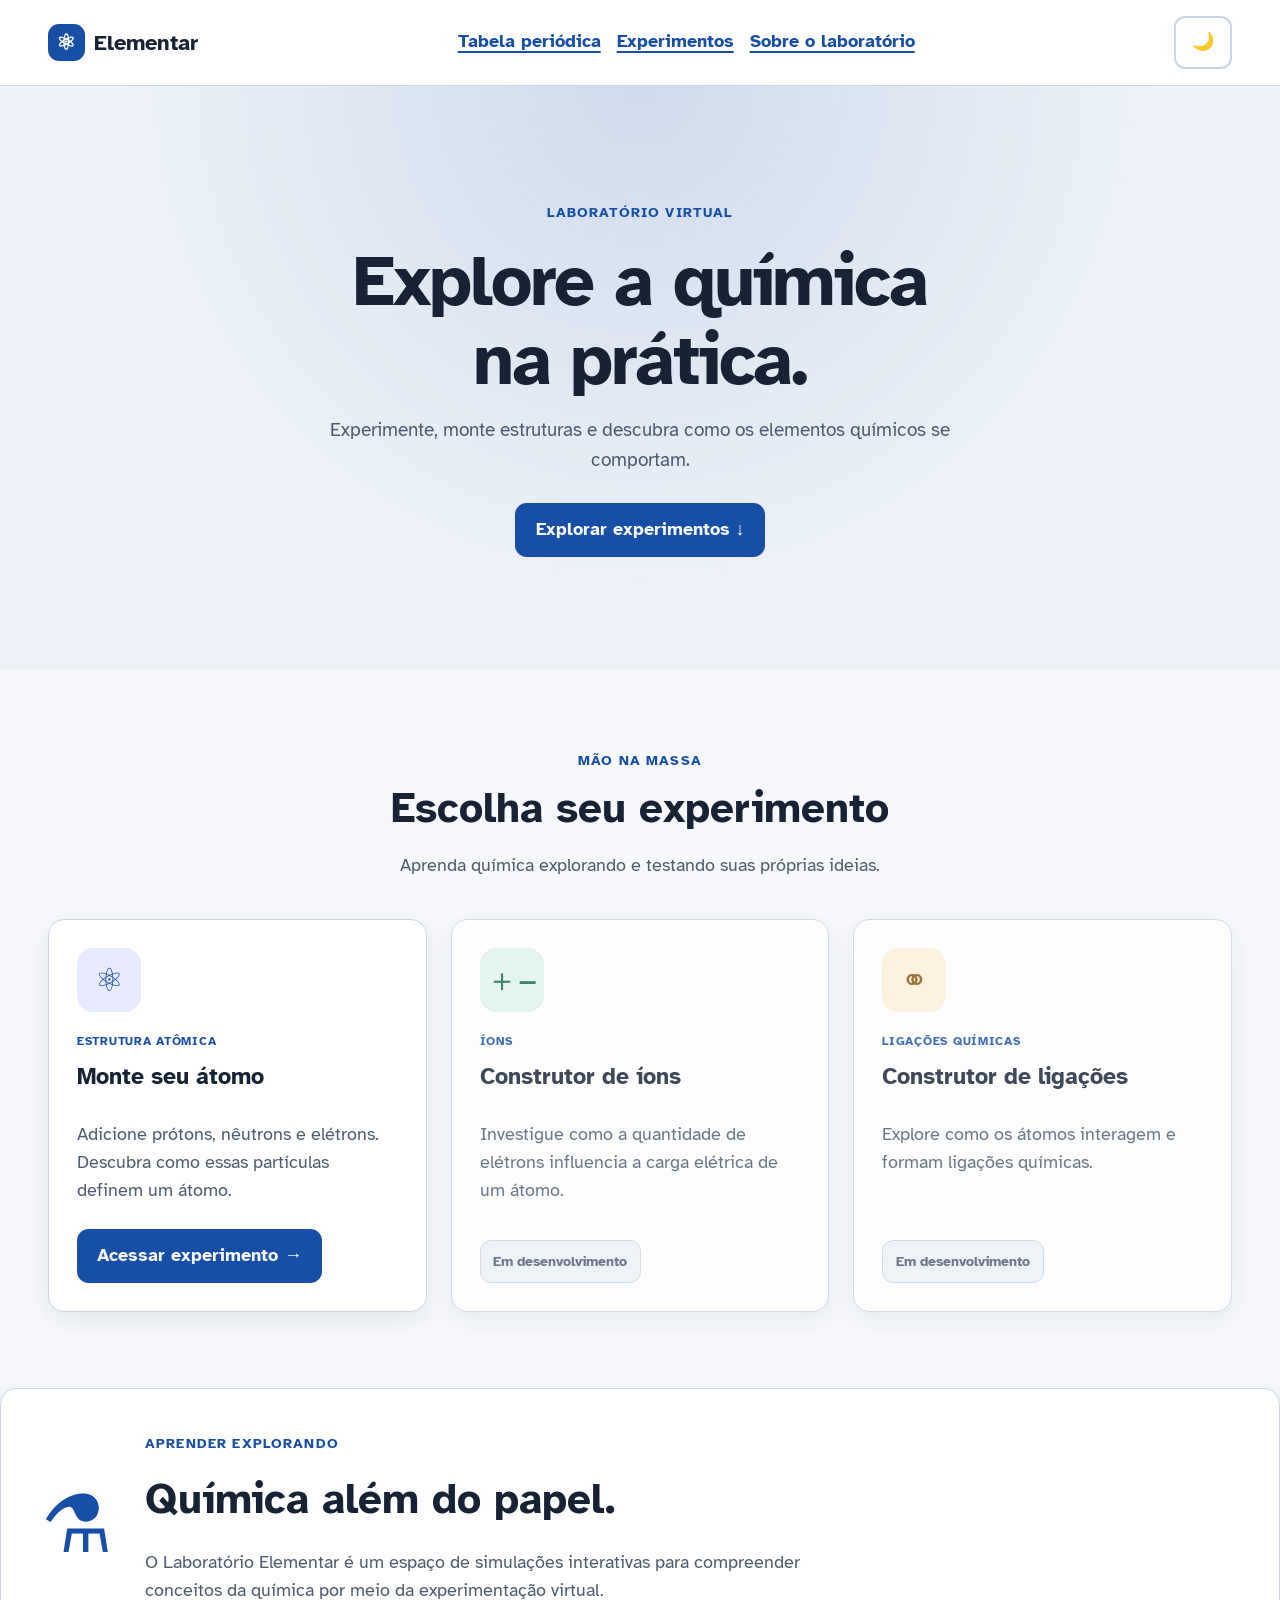
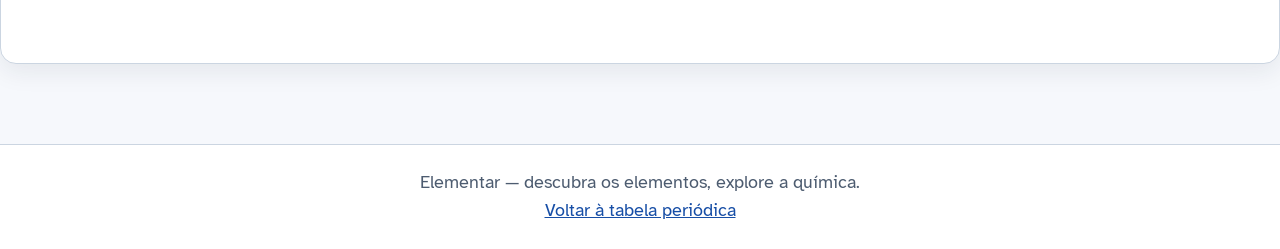
==== SiteElementar/laboratorio/labmenu.html @ 998ff5cf "Add files via upload" ====
<!DOCTYPE html>
<html lang="pt-BR">

<head>
    <meta charset="UTF-8">
    <meta name="viewport" content="width=device-width, initial-scale=1.0">

    <title>Laboratório | Elementar</title>

    <link rel="preconnect" href="https://fonts.googleapis.com">
    <link rel="preconnect" href="https://fonts.gstatic.com" crossorigin>

    <link
        href="https://fonts.googleapis.com/css2?family=Atkinson+Hyperlegible:wght@400;700&family=Nunito:wght@400;600;700;800;900&display=swap"
        rel="stylesheet">

    <link rel="stylesheet" href="../style.css">
    <link rel="stylesheet" href="labmenu.css">
    <script src="labmenu.js" defer></script>
</head>

<body>
    <header class="site-header">
        <a href="../index.html" class="brand">
            <span class="brand-mark" aria-hidden="true">⚛</span>
            <span>Elementar</span>
        </a>

        <nav class="main-nav">
            <a href="../index.html">Tabela periódica</a>
            <a href="#experimentos">Experimentos</a>
            <a href="#sobre-lab">Sobre o laboratório</a>
        </nav>

        <button
  id="themeToggle"
  class="button button-secondary"
  type="button"
  aria-label="Alternar tema"
  aria-pressed="false"
>
  🌙
</button>
    </header>

    <main>
        <section class="hero">
            <span class="eyebrow">LABORATÓRIO VIRTUAL</span>

            <h1>Explore a química<br>na prática.</h1>

            <p>
                Experimente, monte estruturas e descubra como
                os elementos químicos se comportam.
            </p>

            <a href="#experimentos" class="primary-button">
                Explorar experimentos ↓
            </a>
        </section>

        <section id="experimentos" class="experiments-section">
            <div class="section-heading">
                <span class="eyebrow">MÃO NA MASSA</span>
                <h2>Escolha seu experimento</h2>
                <p>
                    Aprenda química explorando e testando suas próprias ideias.
                </p>
            </div>

            <div class="experiment-grid">
                <article class="experiment-card">
                    <div class="experiment-icon atom-icon">⚛</div>

                    <span class="experiment-tag">ESTRUTURA ATÔMICA</span>

                    <h3>Monte seu átomo</h3>

                    <p>
                        Adicione prótons, nêutrons e elétrons.
                        Descubra como essas partículas definem um átomo.
                    </p>

                    <a href="exp_atomo/atomo.html" class="card-button">
                        Acessar experimento →
                    </a>
                </article>

                <article class="experiment-card coming-soon">
                    <div class="experiment-icon ion-icon">＋−</div>

                    <span class="experiment-tag">ÍONS</span>

                    <h3>Construtor de íons</h3>

                    <p>
                        Investigue como a quantidade de elétrons
                        influencia a carga elétrica de um átomo.
                    </p>

                    <span class="coming-label">Em desenvolvimento</span>
                </article>

                <article class="experiment-card coming-soon">
                    <div class="experiment-icon bond-icon">⚭</div>

                    <span class="experiment-tag">LIGAÇÕES QUÍMICAS</span>

                    <h3>Construtor de ligações</h3>

                    <p>
                        Explore como os átomos interagem e formam
                        ligações químicas.
                    </p>

                    <span class="coming-label">Em desenvolvimento</span>
                </article>
            </div>
        </section>

        <section id="sobre-lab" class="about-lab">
            <div class="about-symbol">⚗</div>

            <div>
                <span class="eyebrow">APRENDER EXPLORANDO</span>
                <h2>Química além do papel.</h2>

                <p>
                    O Laboratório Elementar é um espaço de simulações
                    interativas para compreender conceitos da química
                    por meio da experimentação virtual.
                </p>
            </div>
        </section>
    </main>

    <footer class="site-footer">
        <p>Elementar — descubra os elementos, explore a química.</p>
        <a href="../index.html">Voltar à tabela periódica</a>
    </footer>
</body>

</html>
---- SiteElementar/style.css ----
:root {
  color-scheme: light;

  --page: #f6f8fc;
  --surface: #ffffff;
  --surface-soft: #edf2f8;

  --text: #172235;
  --muted: #4d5c70;

  --border: #cbd5e1;
  --accent: #174ea6;
  --accent-hover: #103b80;
  --focus: #ffb000;

  --shadow: 0 8px 24px rgba(23, 34, 53, 0.08);
}

/* TEMA ESCURO */

:root[data-theme="dark"] {
  color-scheme: dark;

  --page: #111827;
  --surface: #1b2638;
  --surface-soft: #263449;

  --text: #f3f6fb;
  --muted: #c1ccdc;

  --border: #526176;
  --accent: #9fc3ff;
  --accent-hover: #c1d7ff;
  --focus: #ffd166;

  --shadow: 0 8px 24px rgba(0, 0, 0, 0.22);
}

/* CONFIGURAÇÕES GERAIS */

* {
  box-sizing: border-box;
}

html {
  scroll-behavior: smooth;
}

body {
  margin: 0;

  background: var(--page);
  color: var(--text);

  font-family:
    "Atkinson Hyperlegible",
    "Nunito",
    sans-serif;

  font-size: 18px;
  line-height: 1.55;
}

a {
  color: var(--accent);
}

/* FOCO PARA NAVEGAÇÃO PELO TECLADO */

a:focus-visible,
button:focus-visible,
input:focus-visible {
  outline: 4px solid var(--focus);
  outline-offset: 3px;
}

/* LINK PARA PULAR DIRETO AO CONTEÚDO */

.skip-link {
  position: absolute;
  top: -100px;
  left: 1rem;
  z-index: 10;

  padding: 0.75rem 1rem;

  background: var(--surface);
  color: var(--text);

  border: 2px solid var(--accent);
  border-radius: 0.5rem;
}

.skip-link:focus {
  top: 1rem;
}

/* CABEÇALHO */

.site-header {
  display: flex;
  align-items: center;
  justify-content: space-between;
  flex-wrap: wrap;
  gap: 1rem;

  padding: 1rem clamp(1rem, 4vw, 3rem);

  background: var(--surface);
  border-bottom: 1px solid var(--border);
}

.brand {
  display: inline-flex;
  align-items: center;
  gap: 0.6rem;

  color: var(--text);
  text-decoration: none;

  font-weight: 800;
  font-size: 1.35rem;
}

.brand-mark {
  display: grid;
  place-items: center;

  width: 2.3rem;
  height: 2.3rem;

  border-radius: 0.7rem;

  background: var(--accent);
  color: var(--page);

  font-weight: 800;
}

.main-nav {
  display: flex;
  flex-wrap: wrap;
  gap: 1rem;
}

.main-nav a {
  font-weight: 700;
  text-decoration-thickness: 2px;
  text-underline-offset: 4px;
}

/* BOTÕES */

.button {
  display: inline-flex;
  align-items: center;
  justify-content: center;
  gap: 0.4rem;

  min-height: 44px;
  padding: 0.65rem 1rem;

  border: 2px solid transparent;
  border-radius: 0.7rem;

  font: inherit;
  font-weight: 700;

  cursor: pointer;
  text-decoration: none;
}

.button-primary {
  background: var(--accent);
  color: var(--page);
}

.button-primary:hover {
  background: var(--accent-hover);
}

.button-secondary {
  background: var(--surface);
  color: var(--text);
  border-color: var(--border);
}

.button-secondary:hover {
  background: var(--surface-soft);
}

/* SEÇÃO INICIAL */

.hero {
  padding: clamp(2.5rem, 7vw, 5.5rem)
    clamp(1rem, 7vw, 6rem);

  background: var(--surface-soft);
}

.hero > * {
  max-width: 760px;
}

.hero h1 {
  margin: 0.2rem 0 1rem;

  font-size: clamp(2.2rem, 5vw, 4rem);
  line-height: 1.12;
  letter-spacing: -0.03em;
}

.hero p:not(.eyebrow) {
  color: var(--muted);
  font-size: 1.2rem;
}

/* SEÇÕES */

.section {
  max-width: 1500px;
  margin: auto;

  padding: clamp(2rem, 5vw, 4rem)
    clamp(1rem, 4vw, 3rem);
}

.section-heading h2,
.about-section h2 {
  margin: 0;

  font-size: clamp(1.8rem, 3vw, 2.6rem);
  line-height: 1.2;
}

.section-heading p:not(.eyebrow) {
  color: var(--muted);
}

.eyebrow {
  margin: 0 0 0.4rem;

  color: var(--accent);

  font-size: 0.9rem;
  font-weight: 800;
  text-transform: uppercase;
  letter-spacing: 0.08em;
}

/* CAMPO DE BUSCA */

.search-row {
  margin: 1.5rem 0;
}

.search-label {
  display: block;
  margin-bottom: 0.5rem;

  font-weight: 700;
}

.search-controls {
  display: flex;
  gap: 0.75rem;
  max-width: 760px;
}

input[type="search"] {
  flex: 1;
  min-width: 0;
  min-height: 48px;

  padding: 0.7rem 0.9rem;

  border: 2px solid var(--border);
  border-radius: 0.7rem;

  background: var(--surface);
  color: var(--text);

  font: inherit;
}

/* FILTROS */

.legend {
  display: flex;
  flex-wrap: wrap;
  gap: 0.6rem;

  margin: 1.25rem 0;
}

.filter-button {
  display: inline-flex;
  align-items: center;
  gap: 0.45rem;

  min-height: 44px;
  padding: 0.5rem 0.8rem;

  border: 2px solid var(--border);
  border-radius: 999px;

  background: var(--surface);
  color: var(--text);

  font: inherit;
  font-size: 0.95rem;
  font-weight: 700;

  cursor: pointer;
}

.filter-button[aria-pressed="true"] {
  border-color: var(--accent);
  background: var(--surface-soft);

  box-shadow: inset 0 0 0 1px var(--accent);
}

.legend-dot {
  width: 0.85rem;
  height: 0.85rem;

  border-radius: 50%;
  border: 1px solid rgba(0, 0, 0, 0.18);
}

/* MENSAGEM DE RESULTADOS */

.status-text {
  min-height: 1.5em;

  color: var(--muted);
  font-weight: 700;
}

/* ÁREA DA TABELA E DO PAINEL */

.table-layout {
  display: grid;
  grid-template-columns: minmax(0, 1fr) minmax(260px, 330px);

  gap: 1.25rem;
  align-items: start;
}

/* TABELA PERIÓDICA */

.periodic-table {
  display: grid;
  grid-template-columns: repeat(18, minmax(42px, 1fr));

  gap: 0.35rem;

  overflow-x: auto;
  padding: 0.25rem 0.15rem 1rem;
}

.element-card {
  position: relative;

  display: flex;
  flex-direction: column;
  align-items: center;
  justify-content: center;

  min-width: 42px;
  min-height: 82px;

  padding: 0.35rem 0.15rem;

  border: 2px solid var(--border);
  border-radius: 0.55rem;

  background: var(--surface);
  color: var(--text);

  cursor: pointer;

  font-family: inherit;
  text-align: center;

  transition:
    transform 0.12s ease,
    border-color 0.12s ease;
}

.element-card:hover {
  transform: translateY(-2px);
  border-color: var(--accent);
}

.element-card[aria-pressed="true"] {
  outline: 3px solid var(--accent);
  outline-offset: 1px;
}

.element-card .atomic-number {
  align-self: flex-start;

  font-size: 0.7rem;
  line-height: 1;

  color: var(--muted);
}

.element-card .symbol {
  font-size: 1.45rem;
  line-height: 1.2;
  font-weight: 800;
}

.element-card .element-name {
  font-size: 0.65rem;
  line-height: 1.1;

  overflow-wrap: anywhere;
}

.element-card.is-dimmed {
  opacity: 0.28;
}

.element-card.is-match {
  border-color: var(--accent);
  box-shadow: 0 0 0 2px var(--accent);
}

/* CORES DOS GRUPOS */

.alkali {
  --family-color: #e58a4b;
}

.alkaline {
  --family-color: #e6b84f;
}

.metalloid {
  --family-color: #8c9ee8;
}

.nonmetal {
  --family-color: #65b98a;
}

.halogen {
  --family-color: #58b8d0;
}

.noble {
  --family-color: #b18bdc;
}

.other {
  --family-color: #9aa9ba;
}

/* Cores mais visíveis nos elementos */
.element-card {
  background: color-mix(
    in srgb,
    var(--family-color, var(--surface)) 65%,
    var(--surface)
  );
}

.legend-dot {
  background: var(--family-color, var(--border));
}

/* PAINEL DE INFORMAÇÕES */

.details-panel {
  position: sticky;
  top: 1rem;

  padding: 1.25rem;

  border: 2px solid var(--border);
  border-radius: 1rem;

  background: var(--surface);
  box-shadow: var(--shadow);
}

.empty-detail {
  color: var(--muted);
  text-align: center;
}

.detail-symbol {
  display: inline-grid;
  place-items: center;

  width: 4rem;
  height: 4rem;

  border-radius: 0.8rem;

  background: var(--surface-soft);
  color: var(--accent);

  font-size: 2rem;
  font-weight: 800;
}

.detail-top {
  display: flex;
  align-items: center;
  gap: 1rem;
}

.detail-top h3 {
  margin: 0;
  font-size: 1.5rem;
}

.detail-top p {
  margin: 0.2rem 0 0;
  color: var(--muted);
}

.detail-facts {
  padding-left: 1.25rem;
}

.detail-facts li {
  margin: 0.5rem 0;
}

.detail-actions {
  display: flex;
  flex-wrap: wrap;
  gap: 0.6rem;

  margin-top: 1rem;
}

.small-note {
  color: var(--muted);
  font-size: 0.95rem;
}

/* SOBRE E RODAPÉ */

.about-section {
  border-top: 1px solid var(--border);
}

.about-section p {
  max-width: 850px;
}

.site-footer {
  padding: 1.5rem;

  border-top: 1px solid var(--border);

  text-align: center;
  color: var(--muted);

  background: var(--surface);
}

.site-footer p {
  margin: 0;
}

/* TABLET */

@media (max-width: 1050px) {
  .table-layout {
    grid-template-columns: 1fr;
  }

  .details-panel {
    position: static;
  }

  .periodic-table {
    grid-template-columns: repeat(18, minmax(48px, 1fr));
  }
}

/* CELULAR */

@media (max-width: 600px) {
  body {
    font-size: 17px;
  }

  .site-header {
    align-items: flex-start;
  }

  .main-nav {
    order: 3;
    width: 100%;
  }

  .search-controls {
    flex-direction: column;
  }

  .periodic-table {
    grid-template-columns: repeat(18, 54px);
  }
}

/* RESPEITA QUEM PREFERE MENOS ANIMAÇÕES */

@media (prefers-reduced-motion: reduce) {
  *,
  *::before,
  *::after {
    scroll-behavior: auto !important;
    transition: none !important;
  }
}


/* DESTAQUE DO CARD DE DETALHES */

.details-panel {
  border-radius: 1rem;
  box-shadow: var(--shadow);
}

.detail-top {
  align-items: center;
  padding-bottom: 1rem;
  border-bottom: 1px solid var(--border);
}

.detail-symbol {
  flex-shrink: 0;
  border: 2px solid var(--border);
  background: color-mix(
    in srgb,
    var(--family-color, var(--surface-soft)) 55%,
    var(--surface)
  );
  color: var(--text);
}

.detail-facts {
  margin: 1rem 0;
  padding-left: 1.25rem;
}

.detail-facts li {
  margin: 0.75rem 0;
  line-height: 1.5;
}

.detail-facts strong {
  color: var(--accent);
}

.detail-actions .button {
  flex: 1;
}


/* NOVAS FAMÍLIAS VISUAIS */

.transition {
  --family-color: #22b85a;
}

.post-transition {
  --family-color: #ad55d9;
}

.lanthanide {
  --family-color: #0875e1;
}

.actinide {
  --family-color: #3998e8;
}

/* Aplicar a cor ao painel de detalhes */
.detail-symbol.transition,
.detail-symbol.post-transition,
.detail-symbol.lanthanide,
.detail-symbol.actinide {
  background: color-mix(
    in srgb,
    var(--family-color) 55%,
    var(--surface)
  );
}

/* AÇÕES DO PAINEL DE DETALHES */

.detail-actions {
  display: flex;
  flex-direction: column;
  gap: 0.65rem;
}

.detail-actions .button {
  width: 100%;
  flex: none;
  text-align: center;
}

/* =================================
   PAINEL DE ACESSIBILIDADE
================================= */

.accessibility-menu {
  position: relative;
  z-index: 20;
}

/* Painel flutuante */

.accessibility-panel {
  position: absolute;
  top: calc(100% + 0.75rem);
  right: 0;

  width: min(360px, calc(100vw - 2rem));
  max-height: min(75vh, 680px);
  overflow-y: auto;

  padding: 1.25rem;

  background: var(--surface);
  color: var(--text);

  border: 2px solid var(--border);
  border-radius: 1rem;

  box-shadow: var(--shadow);
}

/* Garante que o atributo hidden funcione */

.accessibility-panel[hidden] {
  display: none;
}

/* Cabeçalho do painel */

.accessibility-header {
  display: flex;
  align-items: center;
  justify-content: space-between;
  gap: 1rem;

  padding-bottom: 0.8rem;
  border-bottom: 1px solid var(--border);
}

.accessibility-header h2 {
  margin: 0;

  font-size: 1.35rem;
  line-height: 1.2;
}

.accessibility-header button {
  min-width: 44px;
  min-height: 44px;

  padding: 0.4rem;
}

/* Cada opção */

.accessibility-option {
  display: flex;
  flex-direction: column;
  gap: 0.65rem;

  padding: 1rem 0;

  border-bottom: 1px solid var(--border);
}

.accessibility-option:last-child {
  padding-bottom: 0;
  border-bottom: none;
}

.accessibility-option h3 {
  margin: 0;

  font-size: 1.05rem;
  line-height: 1.3;
}

.accessibility-option p {
  margin: 0;

  color: var(--muted);
  font-size: 0.9rem;
  line-height: 1.45;
}

/* Controles de tamanho do texto */

.text-size-controls {
  display: grid;
  grid-template-columns: 1fr auto 1fr;
  align-items: center;
  gap: 0.65rem;
}

.text-size-controls .button {
  min-height: 48px;
  font-size: 1.15rem;
}

#textSizeValue {
  min-width: 4.5rem;

  font-weight: 800;
  text-align: center;
  font-variant-numeric: tabular-nums;
}

/* Botão para restaurar */

.text-reset {
  align-self: flex-start;

  padding: 0.2rem 0;

  border: none;
  background: transparent;
  color: var(--accent);

  font: inherit;
  font-size: 0.9rem;
  font-weight: 700;

  text-decoration: underline;
  text-underline-offset: 3px;

  cursor: pointer;
}

.text-reset:hover {
  color: var(--accent-hover);
}

/* Botões dentro das opções */

.accessibility-option > .button {
  width: 100%;
  justify-content: center;
}

/* Foco bem visível no painel */

.accessibility-panel button:focus-visible {
  outline: 4px solid var(--focus);
  outline-offset: 3px;
}

/* =================================
   RESPONSIVIDADE
================================= */

@media (max-width: 600px) {
  .accessibility-panel {
    position: fixed;

    top: 5.5rem;
    right: 1rem;
    left: 1rem;

    width: auto;
    max-height: calc(100vh - 7rem);

    padding: 1rem;
  }

  .accessibility-header h2 {
    font-size: 1.25rem;
  }

  .accessibility-option {
    padding: 0.85rem 0;
  }
}


/* =================================
   ESCALA GLOBAL DO TEXTO
================================= */

:root {
  --text-scale: 1;
}

body {
  font-size: calc(18px * var(--text-scale));
}

.hero h1 {
  font-size: calc(clamp(2.2rem, 5vw, 4rem) * var(--text-scale));
}

.hero p:not(.eyebrow) {
  font-size: calc(1.2rem * var(--text-scale));
}

.section-heading h2,
.about-section h2 {
  font-size: calc(clamp(1.8rem, 3vw, 2.6rem) * var(--text-scale));
}

.element-card .symbol {
  font-size: calc(1.45rem * var(--text-scale));
}

.element-card .element-name {
  font-size: calc(0.65rem * var(--text-scale));
}

.detail-top h3 {
  font-size: calc(1.5rem * var(--text-scale));
}


/* =================================
   ALTO CONTRASTE
================================= */

:root[data-contrast="high"] {
  --border: #000000;
  --muted: #202020;
  --accent: #0037b3;
  --accent-hover: #001f70;
  --focus: #ffbf00;

  --page: #ffffff;
  --surface: #ffffff;
  --surface-soft: #eeeeee;

  --text: #000000;
}

:root[data-theme="dark"][data-contrast="high"] {
  --border: #ffffff;
  --muted: #eeeeee;
  --accent: #ffff00;
  --accent-hover: #fff59d;
  --focus: #00ffff;

  --page: #000000;
  --surface: #000000;
  --surface-soft: #171717;

  --text: #ffffff;
}

/* Reforça bordas e foco no alto contraste */

:root[data-contrast="high"] button,
:root[data-contrast="high"] input,
:root[data-contrast="high"] a {
  border-width: 2px;
}

:root[data-contrast="high"] :focus-visible {
  outline: 4px solid var(--focus);
  outline-offset: 3px;
}


/* =================================
   ESTADO DOS BOTÕES DE TAMANHO
================================= */

.text-size-controls button:disabled {
  opacity: 0.4;
  cursor: not-allowed;
}

/* =================================
   COMPARAÇÃO DE ELEMENTOS
================================= */

.comparison-section {
  margin-top: 3rem;
  padding: 1.5rem;
  background: var(--surface);
  border: 1px solid var(--border);
  border-radius: 1rem;
  box-shadow: var(--shadow);
}

.comparison-actions {
  display: flex;
  flex-wrap: wrap;
  gap: 0.75rem;
  margin: 1rem 0;
}

.comparison-actions button:disabled {
  opacity: 0.45;
  cursor: not-allowed;
}

.comparison-result {
  margin-top: 1rem;
}

.comparison-grid {
  display: grid;
  grid-template-columns: repeat(2, minmax(0, 1fr));
  gap: 1rem;
  margin-bottom: 1.25rem;
}

.comparison-element {
  min-width: 0;
  padding: 1rem;
  text-align: center;
  background: var(--surface-soft);
  border: 1px solid var(--border);
  border-radius: 0.85rem;
}

.comparison-element .detail-symbol {
  display: inline-flex;
  align-items: center;
  justify-content: center;
  width: 4rem;
  height: 4rem;
  margin-bottom: 0.5rem;
  font-size: 1.8rem;
  font-weight: 800;
  border: 1px solid var(--border);
  border-radius: 0.65rem;
}

.comparison-element h3 {
  margin: 0.25rem 0;
  overflow-wrap: anywhere;
}

.comparison-element p {
  margin: 0;
  color: var(--muted);
}

.comparison-table-wrap {
  overflow-x: auto;
  border: 1px solid var(--border);
  border-radius: 0.75rem;
}

.comparison-table {
  width: 100%;
  border-collapse: collapse;
  background: var(--surface);
}

.comparison-table th,
.comparison-table td {
  padding: 0.85rem;
  text-align: left;
  vertical-align: top;
  border-bottom: 1px solid var(--border);
  overflow-wrap: anywhere;
}

.comparison-table thead th {
  background: var(--surface-soft);
  font-weight: 800;
}

.comparison-table tbody th {
  min-width: 8rem;
  background: var(--surface-soft);
}

.comparison-table tr:last-child th,
.comparison-table tr:last-child td {
  border-bottom: none;
}

/* Destaque dos elementos selecionados */

.element-card.is-selected {
  outline: 3px solid var(--focus);
  outline-offset: 2px;
  z-index: 1;
}

/* Celulares */

@media (max-width: 600px) {
  .comparison-section {
    padding: 1rem;
  }

  .comparison-grid {
    gap: 0.6rem;
  }

  .comparison-element {
    padding: 0.65rem 0.4rem;
  }

  .comparison-element .detail-symbol {
    width: 3rem;
    height: 3rem;
    font-size: 1.4rem;
  }

  .comparison-table th,
  .comparison-table td {
    padding: 0.65rem;
    font-size: 0.9rem;
  }
}
---- SiteElementar/laboratorio/labmenu.css ----
/* ===== LABORATÓRIO ELEMENTAR ===== */

/* O estilo-base vem de ../style.css */

.hero {
  text-align: center;
  padding: clamp(4rem, 9vw, 7rem) 1.5rem;
  background:
    radial-gradient(
      circle at 50% 0%,
      color-mix(in srgb, var(--accent) 14%, transparent),
      transparent 60%
    ),
    var(--surface-soft);
}

.hero h1 {
  margin: 1rem auto;
  max-width: 800px;
  font-size: clamp(2.5rem, 6vw, 4.5rem);
  line-height: 1.1;
  font-weight: 900;
}

.hero p {
  max-width: 650px;
  margin: 0 auto 1.75rem;
  color: var(--muted);
  font-size: 1.15rem;
}

.primary-button,
.card-button {
  display: inline-flex;
  align-items: center;
  justify-content: center;
  gap: 0.5rem;
  min-height: 44px;
  padding: 0.75rem 1.2rem;
  border: 1px solid var(--accent);
  border-radius: 0.7rem;
  background: var(--accent);
  color: var(--page);
  font-weight: 800;
  text-decoration: none;
  transition:
    background 0.2s,
    transform 0.2s,
    border-color 0.2s;
}

.primary-button:hover,
.card-button:hover {
  background: var(--accent-hover);
  border-color: var(--accent-hover);
  transform: translateY(-2px);
}

.primary-button:focus-visible,
.card-button:focus-visible {
  outline: 3px solid var(--focus);
  outline-offset: 3px;
}

/* ===== SEÇÃO DE EXPERIMENTOS ===== */

.experiments-section {
  max-width: 1500px;
  margin: 0 auto;
  padding: clamp(3rem, 6vw, 5rem) clamp(1rem, 4vw, 3rem);
}

.section-heading {
  margin-bottom: 2.5rem;
  text-align: center;
}

.section-heading h2,
.about-lab h2 {
  margin: 0.6rem 0;
  font-size: clamp(1.8rem, 4vw, 2.6rem);
  font-weight: 900;
}

.section-heading p {
  color: var(--muted);
}

.experiment-grid {
  display: grid;
  grid-template-columns: repeat(3, minmax(0, 1fr));
  gap: 1.5rem;
}

.experiment-card {
  display: flex;
  flex-direction: column;
  align-items: flex-start;
  min-width: 0;
  padding: clamp(1.25rem, 3vw, 1.75rem);
  background: var(--surface);
  color: var(--text);
  border: 1px solid var(--border);
  border-radius: 1rem;
  box-shadow: var(--shadow);
  transition:
    transform 0.2s,
    border-color 0.2s;
}

.experiment-card:hover {
  transform: translateY(-4px);
  border-color: var(--accent);
}

.experiment-icon {
  display: grid;
  place-items: center;
  width: 64px;
  height: 64px;
  margin-bottom: 1.25rem;
  border-radius: 1rem;
  font-size: 2rem;
}

.atom-icon {
  background: #e8eaff;
  color: #174ea6;
}

.ion-icon {
  background: #e1f5ed;
  color: #176b4b;
}

.bond-icon {
  background: #fff0d9;
  color: #88550e;
}

.experiment-tag {
  color: var(--accent);
  font-size: 0.75rem;
  font-weight: 900;
  letter-spacing: 0.06em;
}

.experiment-card h3 {
  margin: 0.5rem 0;
  font-size: 1.45rem;
  font-weight: 900;
}

.experiment-card p {
  margin-bottom: 1.5rem;
  color: var(--muted);
}

.card-button {
  margin-top: auto;
}

.coming-soon {
  opacity: 0.82;
}

.coming-label {
  margin-top: auto;
  padding: 0.6rem 0.8rem;
  background: var(--surface-soft);
  border: 1px solid var(--border);
  border-radius: 0.7rem;
  color: var(--muted);
  font-size: 0.85rem;
  font-weight: 800;
}

/* ===== SOBRE O LABORATÓRIO ===== */

.about-lab {
  display: flex;
  align-items: center;
  gap: 2rem;
  max-width: 1400px;
  margin: 0 auto 5rem;
  padding: clamp(1.5rem, 4vw, 2.5rem);
  background: var(--surface);
  border: 1px solid var(--border);
  border-radius: 1rem;
  box-shadow: var(--shadow);
}

.about-symbol {
  flex-shrink: 0;
  font-size: clamp(3.5rem, 8vw, 5rem);
  color: var(--accent);
}

.about-lab p {
  max-width: 700px;
  color: var(--muted);
}

/* ===== RESPONSIVIDADE ===== */

@media (max-width: 1000px) {
  .experiment-grid {
    grid-template-columns: repeat(2, minmax(0, 1fr));
  }

  .about-lab {
    margin-right: 1.5rem;
    margin-left: 1.5rem;
  }
}

@media (max-width: 650px) {
  .experiment-grid {
    grid-template-columns: 1fr;
  }

  .about-lab {
    flex-direction: column;
    align-items: flex-start;
    margin: 0 1rem 3rem;
  }

  .hero br {
    display: none;
  }
}

/* ===== MOVIMENTO REDUZIDO ===== */

@media (prefers-reduced-motion: reduce) {
  .experiment-card,
  .primary-button,
  .card-button {
    transition: none;
  }

  .experiment-card:hover,
  .primary-button:hover,
  .card-button:hover {
    transform: none;
  }
}
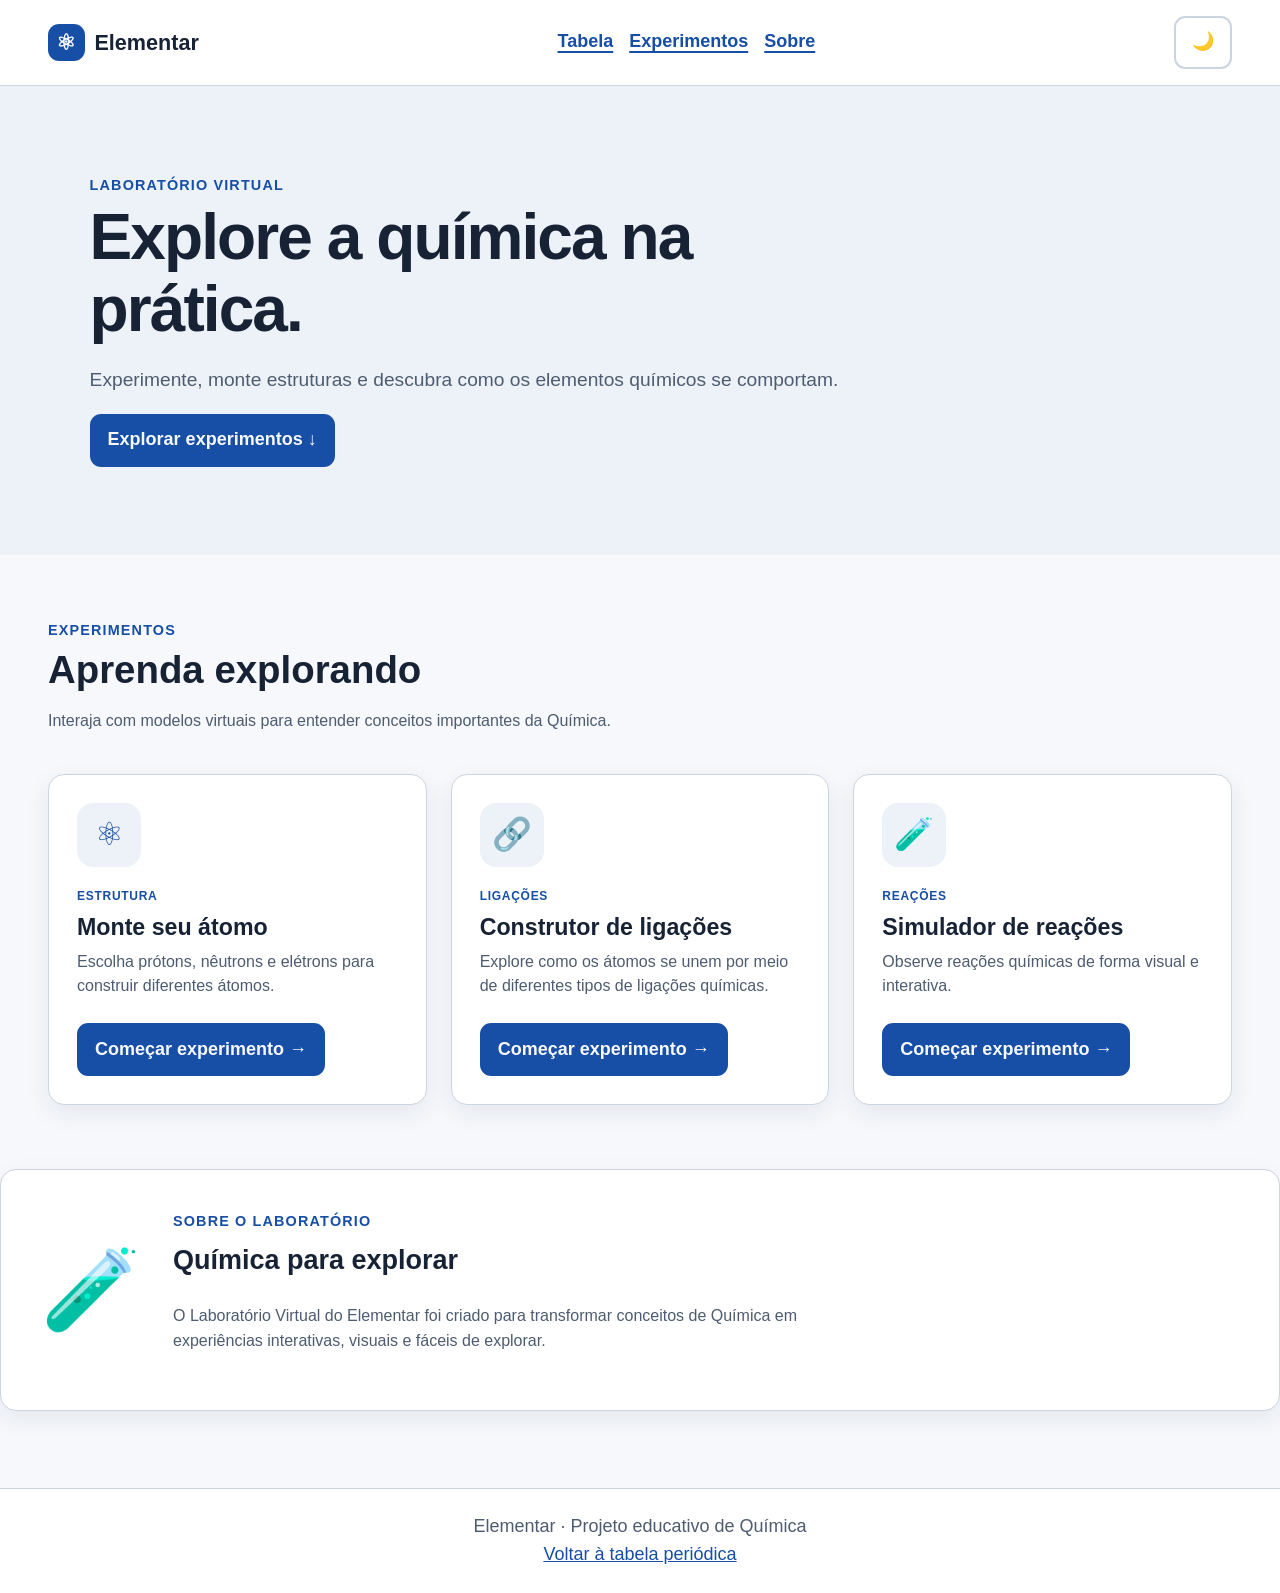
==== commit 9d446777: "Add files via upload" ====
--- a/SiteElementar/laboratorio/labmenu.html
+++ b/SiteElementar/laboratorio/labmenu.html
@@ -1,143 +1,272 @@
 <!DOCTYPE html>
 <html lang="pt-BR">
-
 <head>
-    <meta charset="UTF-8">
-    <meta name="viewport" content="width=device-width, initial-scale=1.0">
-
-    <title>Laboratório | Elementar</title>
-
-    <link rel="preconnect" href="https://fonts.googleapis.com">
-    <link rel="preconnect" href="https://fonts.gstatic.com" crossorigin>
-
-    <link
-        href="https://fonts.googleapis.com/css2?family=Atkinson+Hyperlegible:wght@400;700&family=Nunito:wght@400;600;700;800;900&display=swap"
-        rel="stylesheet">
-
-    <link rel="stylesheet" href="../style.css">
-    <link rel="stylesheet" href="labmenu.css">
-    <script src="labmenu.js" defer></script>
+  <meta charset="UTF-8">
+  <meta name="viewport" content="width=device-width, initial-scale=1.0">
+
+  <title>Elementar | Laboratório Virtual</title>
+
+    <link rel="icon" href="../favicon.ico" type="image/x-icon">
+  <link rel="stylesheet" href="../style.css">
+  <link rel="stylesheet" href="labmenu.css">
+
+  <script src="../accessibility.js" defer></script>
+  <script src="labmenu.js" defer></script>
 </head>
 
 <body>
-    <header class="site-header">
-        <a href="../index.html" class="brand">
-            <span class="brand-mark" aria-hidden="true">⚛</span>
-            <span>Elementar</span>
-        </a>
-
-        <nav class="main-nav">
-            <a href="../index.html">Tabela periódica</a>
-            <a href="#experimentos">Experimentos</a>
-            <a href="#sobre-lab">Sobre o laboratório</a>
-        </nav>
-
-        <button
-  id="themeToggle"
-  class="button button-secondary"
-  type="button"
-  aria-label="Alternar tema"
-  aria-pressed="false"
->
-  🌙
-</button>
-    </header>
-
-    <main>
-        <section class="hero">
-            <span class="eyebrow">LABORATÓRIO VIRTUAL</span>
-
-            <h1>Explore a química<br>na prática.</h1>
-
-            <p>
-                Experimente, monte estruturas e descubra como
-                os elementos químicos se comportam.
-            </p>
-
-            <a href="#experimentos" class="primary-button">
-                Explorar experimentos ↓
-            </a>
-        </section>
-
-        <section id="experimentos" class="experiments-section">
-            <div class="section-heading">
-                <span class="eyebrow">MÃO NA MASSA</span>
-                <h2>Escolha seu experimento</h2>
-                <p>
-                    Aprenda química explorando e testando suas próprias ideias.
-                </p>
-            </div>
-
-            <div class="experiment-grid">
-                <article class="experiment-card">
-                    <div class="experiment-icon atom-icon">⚛</div>
-
-                    <span class="experiment-tag">ESTRUTURA ATÔMICA</span>
-
-                    <h3>Monte seu átomo</h3>
-
-                    <p>
-                        Adicione prótons, nêutrons e elétrons.
-                        Descubra como essas partículas definem um átomo.
-                    </p>
-
-                    <a href="exp_atomo/atomo.html" class="card-button">
-                        Acessar experimento →
-                    </a>
-                </article>
-
-                <article class="experiment-card coming-soon">
-                    <div class="experiment-icon ion-icon">＋−</div>
-
-                    <span class="experiment-tag">ÍONS</span>
-
-                    <h3>Construtor de íons</h3>
-
-                    <p>
-                        Investigue como a quantidade de elétrons
-                        influencia a carga elétrica de um átomo.
-                    </p>
-
-                    <span class="coming-label">Em desenvolvimento</span>
-                </article>
-
-                <article class="experiment-card coming-soon">
-                    <div class="experiment-icon bond-icon">⚭</div>
-
-                    <span class="experiment-tag">LIGAÇÕES QUÍMICAS</span>
-
-                    <h3>Construtor de ligações</h3>
-
-                    <p>
-                        Explore como os átomos interagem e formam
-                        ligações químicas.
-                    </p>
-
-                    <span class="coming-label">Em desenvolvimento</span>
-                </article>
-            </div>
-        </section>
-
-        <section id="sobre-lab" class="about-lab">
-            <div class="about-symbol">⚗</div>
-
-            <div>
-                <span class="eyebrow">APRENDER EXPLORANDO</span>
-                <h2>Química além do papel.</h2>
-
-                <p>
-                    O Laboratório Elementar é um espaço de simulações
-                    interativas para compreender conceitos da química
-                    por meio da experimentação virtual.
-                </p>
-            </div>
-        </section>
-    </main>
-
-    <footer class="site-footer">
-        <p>Elementar — descubra os elementos, explore a química.</p>
-        <a href="../index.html">Voltar à tabela periódica</a>
-    </footer>
+
+  <!-- ================================
+       CABEÇALHO
+  ================================= -->
+
+  <header class="site-header">
+
+    <a
+      class="brand"
+      href="../index.html"
+      aria-label="Elementar, página inicial"
+    >
+      <span class="brand-mark" aria-hidden="true">⚛</span>
+      <span>Elementar</span>
+    </a>
+
+    <nav class="main-nav" aria-label="Navegação principal">
+      <a href="../index.html">Tabela</a>
+      <a href="#experimentos">Experimentos</a>
+      <a href="#sobre-lab">Sobre</a>
+    </nav>
+
+    <button
+      id="themeToggle"
+      class="button button-secondary"
+      type="button"
+      aria-label="Alternar tema"
+      aria-pressed="false"
+    >
+      🌙
+    </button>
+
+  </header>
+
+
+  <!-- ================================
+       CONTEÚDO PRINCIPAL
+  ================================= -->
+
+  <main>
+
+    <!-- HERO -->
+
+    <section class="hero" aria-labelledby="hero-title">
+
+      <p class="eyebrow">Laboratório virtual</p>
+
+      <h1 id="hero-title">
+        Explore a química na prática.
+      </h1>
+
+      <p>
+        Experimente, monte estruturas e descubra como
+        os elementos químicos se comportam.
+      </p>
+
+      <a
+        href="#experimentos"
+        class="button button-primary"
+      >
+        Explorar experimentos ↓
+      </a>
+
+    </section>
+
+
+    <!-- EXPERIMENTOS -->
+
+    <section
+      class="experiments-section"
+      id="experimentos"
+      aria-labelledby="experimentos-title"
+    >
+
+      <div class="section-heading">
+
+        <p class="eyebrow">Experimentos</p>
+
+        <h2 id="experimentos-title">
+          Aprenda explorando
+        </h2>
+
+        <p>
+          Interaja com modelos virtuais para entender
+          conceitos importantes da Química.
+        </p>
+
+      </div>
+
+
+      <div class="experiment-grid">
+
+        <!-- ÁTOMO -->
+
+        <article class="experiment-card">
+
+          <div
+            class="experiment-icon atom-icon"
+            aria-hidden="true"
+          >
+            ⚛
+          </div>
+
+          <span class="experiment-tag">
+            ESTRUTURA
+          </span>
+
+          <h3>
+            Monte seu átomo
+          </h3>
+
+          <p>
+            Escolha prótons, nêutrons e elétrons
+            para construir diferentes átomos.
+          </p>
+
+          <a
+            href="exp_atomo/atomo.html"
+            class="card-button"
+          >
+            Começar experimento →
+          </a>
+
+        </article>
+
+
+        <!-- LIGAÇÕES -->
+
+        <article class="experiment-card">
+
+          <div
+            class="experiment-icon bond-icon"
+            aria-hidden="true"
+          >
+            🔗
+          </div>
+
+          <span class="experiment-tag">
+            LIGAÇÕES
+          </span>
+
+          <h3>
+            Construtor de ligações
+          </h3>
+
+          <p>
+            Explore como os átomos se unem por meio
+            de diferentes tipos de ligações químicas.
+          </p>
+
+          <a
+            href="exp_ligacoes/ligacoes.html"
+            class="card-button"
+          >
+            Começar experimento →
+          </a>
+
+        </article>
+
+
+        <!-- REAÇÕES -->
+
+        <article class="experiment-card">
+
+          <div
+            class="experiment-icon reaction-icon"
+            aria-hidden="true"
+          >
+            🧪
+          </div>
+
+          <span class="experiment-tag">
+            REAÇÕES
+          </span>
+
+          <h3>
+            Simulador de reações
+          </h3>
+
+          <p>
+            Observe reações químicas de forma
+            visual e interativa.
+          </p>
+
+          <a
+            href="exp_reacoes/reacoes.html"
+            class="card-button"
+          >
+            Começar experimento →
+          </a>
+
+        </article>
+
+      </div>
+
+    </section>
+
+
+    <!-- SOBRE -->
+
+    <section
+      class="about-lab"
+      id="sobre-lab"
+      aria-labelledby="sobre-lab-title"
+    >
+
+      <div
+        class="about-symbol"
+        aria-hidden="true"
+      >
+        🧪
+      </div>
+
+      <div>
+
+        <p class="eyebrow">
+          Sobre o laboratório
+        </p>
+
+        <h2 id="sobre-lab-title">
+          Química para explorar
+        </h2>
+
+        <p>
+          O Laboratório Virtual do Elementar foi criado
+          para transformar conceitos de Química em
+          experiências interativas, visuais e fáceis
+          de explorar.
+        </p>
+
+      </div>
+
+    </section>
+
+  </main>
+
+
+  <!-- ================================
+       RODAPÉ
+  ================================= -->
+
+  <footer class="site-footer">
+
+    <p>
+      Elementar · Projeto educativo de Química
+    </p>
+
+    <a href="../index.html">
+      Voltar à tabela periódica
+    </a>
+
+  </footer>
+
 </body>
-
 </html>
--- a/SiteElementar/laboratorio/labmenu.css
+++ b/SiteElementar/laboratorio/labmenu.css
@@ -1,221 +1,305 @@
-
-/* ===== LABORATÓRIO ELEMENTAR ===== */
-
-/* O estilo-base vem de ../style.css */
-
-.hero {
-  text-align: center;
-  padding: clamp(4rem, 9vw, 7rem) 1.5rem;
-  background:
-    radial-gradient(
-      circle at 50% 0%,
-      color-mix(in srgb, var(--accent) 14%, transparent),
-      transparent 60%
-    ),
-    var(--surface-soft);
-}
-
-.hero h1 {
-  margin: 1rem auto;
-  max-width: 800px;
-  font-size: clamp(2.5rem, 6vw, 4.5rem);
-  line-height: 1.1;
+/* =================================
+   LABORATÓRIO ELEMENTAR
+   Estilos exclusivos desta página
+================================= */
+
+
+/* =================================
+   SEÇÃO DE EXPERIMENTOS
+================================= */
+
+.experiments-section {
+  max-width: 1500px;
+  margin: auto;
+  padding:
+    clamp(2rem, 5vw, 4rem)
+    clamp(1rem, 4vw, 3rem);
+}
+
+
+/* =================================
+   CABEÇALHO DA SEÇÃO
+================================= */
+
+.section-heading {
+  margin-bottom: 2.5rem;
+}
+
+.section-heading p:not(.eyebrow) {
+  max-width: 700px;
+  color: var(--muted);
+  font-size: calc(1rem * var(--text-scale));
+}
+
+
+/* =================================
+   GRID DOS EXPERIMENTOS
+================================= */
+
+.experiment-grid {
+  display: grid;
+  grid-template-columns:
+    repeat(3, minmax(0, 1fr));
+  gap: 1.5rem;
+}
+
+
+/* =================================
+   CARDS
+================================= */
+
+.experiment-card {
+  display: flex;
+  flex-direction: column;
+  align-items: flex-start;
+
+  min-width: 0;
+
+  padding:
+    clamp(1.25rem, 3vw, 1.75rem);
+
+  background: var(--surface);
+  color: var(--text);
+
+  border: 1px solid var(--border);
+  border-radius: 1rem;
+
+  box-shadow: var(--shadow);
+
+  transition:
+    transform 0.2s,
+    border-color 0.2s;
+}
+
+.experiment-card:hover {
+  transform: translateY(-4px);
+  border-color: var(--accent);
+}
+
+
+/* =================================
+   ÍCONES
+================================= */
+
+.experiment-icon {
+  display: grid;
+  place-items: center;
+
+  width: 64px;
+  height: 64px;
+
+  margin-bottom: 1.25rem;
+
+  border-radius: 1rem;
+
+  background: var(--surface-soft);
+  color: var(--accent);
+
+  font-size:
+    calc(2rem * var(--text-scale));
+
+  border: 1px solid transparent;
+}
+
+
+/* =================================
+   TAG DOS EXPERIMENTOS
+================================= */
+
+.experiment-tag {
+  color: var(--accent);
+
+  font-size:
+    calc(0.75rem * var(--text-scale));
+
   font-weight: 900;
-}
-
-.hero p {
-  max-width: 650px;
-  margin: 0 auto 1.75rem;
+
+  letter-spacing: 0.06em;
+}
+
+
+/* =================================
+   TEXTO DOS CARDS
+================================= */
+
+.experiment-card h3 {
+  margin: 0.5rem 0;
+
+  font-size:
+    calc(1.45rem * var(--text-scale));
+
+  font-weight: 900;
+
+  line-height: 1.2;
+}
+
+.experiment-card p {
+  margin-top: 0;
+  margin-bottom: 1.5rem;
+
   color: var(--muted);
-  font-size: 1.15rem;
-}
-
-.primary-button,
+
+  font-size:
+    calc(1rem * var(--text-scale));
+}
+
+
+/* =================================
+   BOTÃO DOS CARDS
+================================= */
+
 .card-button {
   display: inline-flex;
   align-items: center;
   justify-content: center;
-  gap: 0.5rem;
+
   min-height: 44px;
-  padding: 0.75rem 1.2rem;
-  border: 1px solid var(--accent);
+
+  margin-top: auto;
+
+  padding: 0.65rem 1rem;
+
+  border: 2px solid var(--accent);
   border-radius: 0.7rem;
+
   background: var(--accent);
   color: var(--page);
-  font-weight: 800;
+
+  font: inherit;
+  font-weight: 700;
+
   text-decoration: none;
+
   transition:
     background 0.2s,
     transform 0.2s,
     border-color 0.2s;
 }
 
-.primary-button:hover,
 .card-button:hover {
   background: var(--accent-hover);
   border-color: var(--accent-hover);
   transform: translateY(-2px);
 }
 
-.primary-button:focus-visible,
 .card-button:focus-visible {
-  outline: 3px solid var(--focus);
+  outline: 4px solid var(--focus);
   outline-offset: 3px;
 }
 
-/* ===== SEÇÃO DE EXPERIMENTOS ===== */
-
-.experiments-section {
-  max-width: 1500px;
-  margin: 0 auto;
-  padding: clamp(3rem, 6vw, 5rem) clamp(1rem, 4vw, 3rem);
-}
-
-.section-heading {
-  margin-bottom: 2.5rem;
-  text-align: center;
-}
-
-.section-heading h2,
-.about-lab h2 {
-  margin: 0.6rem 0;
-  font-size: clamp(1.8rem, 4vw, 2.6rem);
-  font-weight: 900;
-}
-
-.section-heading p {
-  color: var(--muted);
-}
-
-.experiment-grid {
-  display: grid;
-  grid-template-columns: repeat(3, minmax(0, 1fr));
-  gap: 1.5rem;
-}
-
-.experiment-card {
-  display: flex;
-  flex-direction: column;
-  align-items: flex-start;
-  min-width: 0;
-  padding: clamp(1.25rem, 3vw, 1.75rem);
-  background: var(--surface);
-  color: var(--text);
-  border: 1px solid var(--border);
-  border-radius: 1rem;
-  box-shadow: var(--shadow);
-  transition:
-    transform 0.2s,
-    border-color 0.2s;
-}
-
-.experiment-card:hover {
-  transform: translateY(-4px);
-  border-color: var(--accent);
-}
-
-.experiment-icon {
-  display: grid;
-  place-items: center;
-  width: 64px;
-  height: 64px;
-  margin-bottom: 1.25rem;
-  border-radius: 1rem;
-  font-size: 2rem;
-}
-
-.atom-icon {
-  background: #e8eaff;
-  color: #174ea6;
-}
-
-.ion-icon {
-  background: #e1f5ed;
-  color: #176b4b;
-}
-
-.bond-icon {
-  background: #fff0d9;
-  color: #88550e;
-}
-
-.experiment-tag {
-  color: var(--accent);
-  font-size: 0.75rem;
-  font-weight: 900;
-  letter-spacing: 0.06em;
-}
-
-.experiment-card h3 {
-  margin: 0.5rem 0;
-  font-size: 1.45rem;
-  font-weight: 900;
-}
-
-.experiment-card p {
-  margin-bottom: 1.5rem;
-  color: var(--muted);
-}
-
-.card-button {
-  margin-top: auto;
-}
-
-.coming-soon {
-  opacity: 0.82;
-}
-
-.coming-label {
-  margin-top: auto;
-  padding: 0.6rem 0.8rem;
-  background: var(--surface-soft);
-  border: 1px solid var(--border);
-  border-radius: 0.7rem;
-  color: var(--muted);
-  font-size: 0.85rem;
-  font-weight: 800;
-}
-
-/* ===== SOBRE O LABORATÓRIO ===== */
+/* =================================
+   SOBRE O LABORATÓRIO
+================================= */
 
 .about-lab {
   display: flex;
   align-items: center;
   gap: 2rem;
+
   max-width: 1400px;
-  margin: 0 auto 5rem;
-  padding: clamp(1.5rem, 4vw, 2.5rem);
+
+  margin:
+    0 auto
+    clamp(3rem, 6vw, 5rem);
+
+  padding:
+    clamp(1.5rem, 4vw, 2.5rem);
+
   background: var(--surface);
+
   border: 1px solid var(--border);
   border-radius: 1rem;
+
   box-shadow: var(--shadow);
 }
 
 .about-symbol {
   flex-shrink: 0;
-  font-size: clamp(3.5rem, 8vw, 5rem);
+
+  font-size:
+    calc(clamp(3.5rem, 8vw, 5rem) * var(--text-scale));
+
+  line-height: 1;
+
   color: var(--accent);
 }
 
-.about-lab p {
+.about-lab h2 {
+  margin-top: 0.5rem;
+}
+
+.about-lab p:not(.eyebrow) {
   max-width: 700px;
+
   color: var(--muted);
-}
-
-/* ===== RESPONSIVIDADE ===== */
+
+  font-size:
+    calc(1rem * var(--text-scale));
+}
+
+
+/* =================================
+   ALTO CONTRASTE
+================================= */
+
+:root[data-contrast="high"] .experiment-card,
+:root[data-contrast="high"] .about-lab {
+  border-width: 2px;
+}
+
+:root[data-contrast="high"] .experiment-icon {
+  border: 2px solid var(--border);
+}
+
+:root[data-contrast="high"] .card-button {
+  border-width: 2px;
+}
+
+:root[data-contrast="high"] .experiment-tag {
+  font-weight: 900;
+}
+
+
+/* =================================
+   MOVIMENTO REDUZIDO
+================================= */
+
+@media (prefers-reduced-motion: reduce) {
+
+  .experiment-card,
+  .card-button {
+    transition: none;
+  }
+
+  .experiment-card:hover,
+  .card-button:hover {
+    transform: none;
+  }
+
+}
+
+
+/* =================================
+   RESPONSIVIDADE
+================================= */
 
 @media (max-width: 1000px) {
+
   .experiment-grid {
-    grid-template-columns: repeat(2, minmax(0, 1fr));
+    grid-template-columns:
+      repeat(2, minmax(0, 1fr));
   }
 
   .about-lab {
     margin-right: 1.5rem;
     margin-left: 1.5rem;
   }
-}
+
+}
+
 
 @media (max-width: 650px) {
+
   .experiment-grid {
     grid-template-columns: 1fr;
   }
@@ -223,26 +307,10 @@
   .about-lab {
     flex-direction: column;
     align-items: flex-start;
-    margin: 0 1rem 3rem;
-  }
-
-  .hero br {
-    display: none;
-  }
-}
-
-/* ===== MOVIMENTO REDUZIDO ===== */
-
-@media (prefers-reduced-motion: reduce) {
-  .experiment-card,
-  .primary-button,
-  .card-button {
-    transition: none;
-  }
-
-  .experiment-card:hover,
-  .primary-button:hover,
-  .card-button:hover {
-    transform: none;
-  }
+
+    margin:
+      0 1rem
+      3rem;
+  }
+
 }
